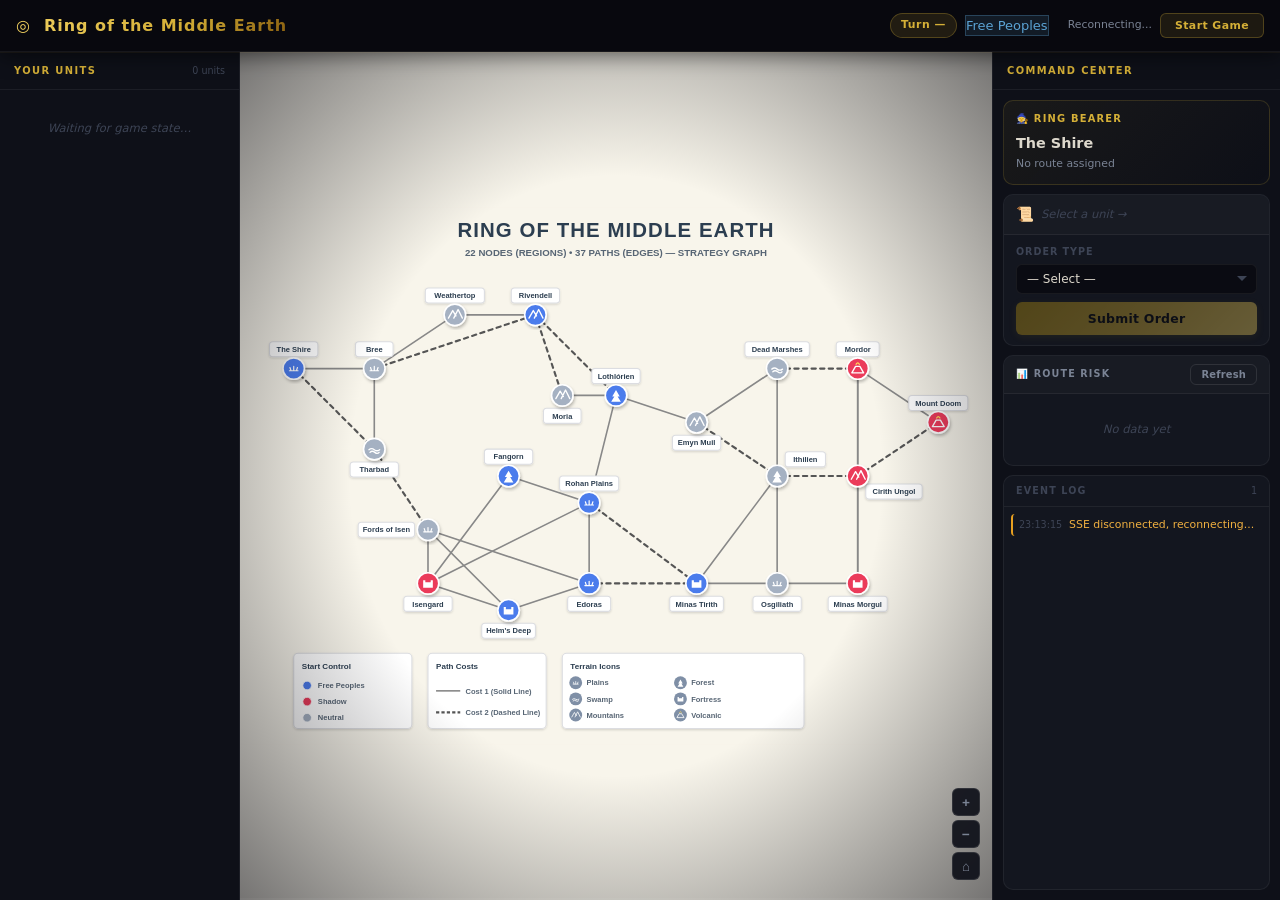
==== ring-of-the-middle-earth/ui/index.html @ 4a5e6616 "Complete Ring of the Middle Earth distributed strategy game - Go game engine with Kafka event backbo" ====
<!DOCTYPE html>
<html lang="en">
<head>
  <meta charset="UTF-8">
  <meta name="viewport" content="width=device-width, initial-scale=1.0">
  <title>Ring of the Middle Earth</title>
  <link rel="stylesheet" href="style.css?v=7">
</head>
<body>

<!-- ╔══════════════════════════════════════════════════╗
     ║  HEADER                                          ║
     ╚══════════════════════════════════════════════════╝ -->
<div id="header">
  <h1>◎ &nbsp;Ring of the Middle Earth</h1>
  <div id="header-info">
    <div id="turn-badge"  class="hbadge">Turn —</div>
    <div id="side-badge"  class="hbadge light">Free Peoples</div>
    <div id="status-badge">
      <div id="status-dot"></div>
      <span id="status-text">Connecting…</span>
    </div>
    <button class="btn btn-start" id="start-btn" onclick="startGame()">Start Game</button>
  </div>
</div>

<!-- ╔══════════════════════════════════════════════════╗
     ║  APP                                             ║
     ╚══════════════════════════════════════════════════╝ -->
<div id="app">

  <!-- ── LEFT: Units ── -->
  <div class="panel" id="left-panel">
    <div class="panel-hd">
      <span class="panel-label">Your Units</span>
      <span id="unit-count" style="font-size:.6rem;color:var(--c-text3);">0 units</span>
    </div>
    <div class="panel-scroll" id="unit-list">
      <div class="empty-st">Waiting for game state…</div>
    </div>
  </div>

  <!-- ── CENTER: Map ── -->
  <div id="map-container">
    <div id="map-svg-wrapper"></div>

    <!-- Region popup -->
    <div id="region-popup">
      <div id="popup-name">—</div>
      <div class="prow"><span class="pl">Control</span><span class="pv" id="popup-control">—</span></div>
      <div class="prow"><span class="pl">Terrain</span><span class="pv" id="popup-terrain">—</span></div>
      <div class="prow"><span class="pl">Threat</span> <span class="pv" id="popup-threat">—</span></div>
      <div class="prow"><span class="pl">Units</span>  <span class="pv" id="popup-units">—</span></div>
    </div>

    <!-- Map controls -->
    <div id="map-ctrls">
      <button class="mc-btn" onclick="mapZoom(1.25)" title="Zoom in">+</button>
      <button class="mc-btn" onclick="mapZoom(0.8)"  title="Zoom out">−</button>
      <button class="mc-btn" onclick="mapReset()"    title="Reset">⌂</button>
    </div>

    <!-- Turn progress bar -->
    <div id="tpbar"><div id="tpfill"></div></div>
  </div>

  <!-- ── RIGHT: Command ── -->
  <div class="panel" id="right-panel">
    <div class="panel-hd">
      <span class="panel-label">Command Center</span>
    </div>
    <div class="panel-scroll">

      <!-- Ring Bearer Tracker (Light) -->
      <div id="rb-tracker" class="tracker light-only" style="display:none;">
        <div class="tracker-ttl">🧙 Ring Bearer</div>
        <div class="tracker-loc" id="rb-location">The Shire</div>
        <div class="tracker-sub" id="rb-status">No route assigned</div>
      </div>

      <!-- Eye of Sauron (Dark) -->
      <div id="detection-tracker" class="tracker shadow-tracker dark-only" style="display:none;">
        <div class="tracker-ttl">👁 Eye of Sauron</div>
        <div class="tracker-loc" id="last-detected">No detection yet</div>
        <div class="tracker-sub">Last known position</div>
      </div>

      <!-- Order Form -->
      <div class="order-box">
        <div class="order-box-hd">
          <span style="font-size:.9rem;color:var(--c-gold);">📜</span>
          <span class="ob-unit empty" id="selected-unit-name">Select a unit →</span>
        </div>
        <div class="order-box-body">

          <div>
            <label class="flabel">Order Type</label>
            <select class="fsel" id="order-type-select" onchange="onOrderTypeChange()">
              <option value="">— Select —</option>
              <option value="ASSIGN_ROUTE">Assign Route</option>
              <option value="REDIRECT_UNIT">Redirect Unit</option>
              <option value="ATTACK_REGION">Attack Region</option>
              <option value="REINFORCE_REGION">Reinforce Region</option>
              <option value="BLOCK_PATH">Block Path</option>
              <option value="SEARCH_PATH">Search Path</option>
              <option value="FORTIFY_REGION">Fortify Region</option>
              <option value="MAIA_ABILITY">Maia Ability</option>
              <option value="DEPLOY_NAZGUL">Deploy Nazgul</option>
              <option value="DESTROY_RING">⚡ Destroy Ring</option>
            </select>
          </div>

          <div id="route-input" style="display:none;">
            <label class="flabel">Path IDs (comma-separated)</label>
            <input class="finp" id="path-ids-input" placeholder="shire-to-bree, bree-to-rivendell…" />
          </div>

          <div id="target-region-input" style="display:none;">
            <label class="flabel">Target Region</label>
            <select class="fsel" id="target-region-select">
              <option value="">— Select Region —</option>
            </select>
          </div>

          <div id="target-path-input" style="display:none;">
            <label class="flabel">Target Path</label>
            <select class="fsel" id="target-path-select">
              <option value="">— Select Path —</option>
            </select>
          </div>

          <button class="btn btn-gold" onclick="submitOrder()" id="submit-btn" disabled>
            Submit Order
          </button>
        </div>
      </div>

      <!-- Route Risk Analysis (Light) -->
      <div id="route-analysis" class="analysis-box light-only" style="display:none;">
        <div class="ab-hd">
          <span class="ab-ttl">📊 Route Risk</span>
          <button class="btn btn-ghost" onclick="fetchRouteAnalysis()">Refresh</button>
        </div>
        <div class="ab-body" id="route-list">
          <div class="empty-st">No data yet</div>
        </div>
      </div>

      <!-- Intercept Plans (Dark) -->
      <div id="intercept-analysis" class="analysis-box dark-only" style="display:none;">
        <div class="ab-hd">
          <span class="ab-ttl">🗡 Intercept Plans</span>
          <button class="btn btn-ghost" onclick="fetchInterceptAnalysis()">Refresh</button>
        </div>
        <div class="ab-body" id="intercept-list">
          <div class="empty-st">No data yet</div>
        </div>
      </div>

      <!-- Event Log -->
      <div class="log-box">
        <div class="log-hd">
          <span class="log-ttl">Event Log</span>
          <span class="log-cnt" id="event-count">0</span>
        </div>
        <div id="event-log"></div>
      </div>

    </div><!-- /panel-scroll -->
  </div><!-- /right-panel -->

</div><!-- /app -->

<!-- WIN OVERLAY -->
<div id="win-overlay">
  <div id="win-box">
    <div id="win-title">GAME OVER</div>
    <div id="win-subtitle">The Ring has been decided.</div>
    <button class="btn btn-gold" onclick="playAgain()" style="width:auto;padding:10px 36px;">
      Play Again
    </button>
  </div>
</div>

<!-- TOASTS -->
<div id="toast-container"></div>

<script src="game.js?v=7"></script>
</body>
</html>
---- ring-of-the-middle-earth/ui/style.css ----
/* ================================================================
   Ring of the Middle Earth — Modern Dark Fantasy UI v2
   Self-contained, no external font deps
================================================================ */

/* ── RESET ───────────────────────────────────────────────────── */
*, *::before, *::after { box-sizing: border-box; margin: 0; padding: 0; }

/* ── TOKENS ──────────────────────────────────────────────────── */
:root {
  /* colors */
  --c-bg:         #09090f;
  --c-surface:    #0e1018;
  --c-surface2:   #13161f;
  --c-surface3:   #181c28;
  --c-border:     rgba(255,255,255,0.06);
  --c-border2:    rgba(255,255,255,0.10);

  --c-gold:       #d4af37;
  --c-gold-hi:    #f0d060;
  --c-gold-lo:    rgba(212,175,55,0.12);
  --c-gold-glow:  rgba(212,175,55,0.25);

  --c-blue:       #5ba3d4;
  --c-blue-lo:    rgba(91,163,212,0.12);

  --c-red:        #c0392b;
  --c-red-lo:     rgba(192,57,43,0.12);

  --c-green:      #27ae60;
  --c-yellow:     #e8a020;
  --c-orange:     #e74c3c;

  --c-text:       #ddd8cc;
  --c-text2:      #7a8394;
  --c-text3:      #3d4455;

  /* spacing */
  --r-sm: 6px;  --r-md: 10px;  --r-lg: 16px;

  /* shadows */
  --shadow:      0 2px 12px rgba(0,0,0,0.5);
  --shadow-lg:   0 8px 32px rgba(0,0,0,0.7);
  --shadow-gold: 0 0 24px rgba(212,175,55,0.15);
}

/* ── BASE ────────────────────────────────────────────────────── */
html { height: 100%; }
body {
  height: 100%; overflow: hidden;
  background: var(--c-bg);
  color: var(--c-text);
  font-family: -apple-system, BlinkMacSystemFont, 'Segoe UI', system-ui, sans-serif;
  font-size: 13px; line-height: 1.5;
}
body::before {
  content: '';
  position: fixed; inset: 0; pointer-events: none; z-index: 0;
  background:
    radial-gradient(ellipse 100% 60% at 50% -5%, rgba(212,175,55,0.05) 0%, transparent 55%),
    radial-gradient(ellipse 80% 60% at 90% 110%, rgba(192,57,43,0.04) 0%, transparent 50%);
}
::-webkit-scrollbar { width: 3px; }
::-webkit-scrollbar-track { background: transparent; }
::-webkit-scrollbar-thumb { background: rgba(212,175,55,0.2); border-radius: 2px; }

/* ── HEADER ──────────────────────────────────────────────────── */
#header {
  position: relative; z-index: 200;
  height: 52px;
  display: flex; align-items: center; justify-content: space-between;
  padding: 0 16px;
  background: rgba(9,9,15,0.98);
  border-bottom: 1px solid var(--c-border);
  box-shadow: 0 1px 0 rgba(212,175,55,0.06), 0 4px 20px rgba(0,0,0,0.5);
}

#header h1 {
  font-size: 1rem; font-weight: 700; letter-spacing: 0.06em;
  background: linear-gradient(120deg, var(--c-gold-hi) 0%, var(--c-gold) 60%, #8a6010 100%);
  -webkit-background-clip: text; -webkit-text-fill-color: transparent;
  background-clip: text;
}

#header-info { display: flex; align-items: center; gap: 8px; }

.hbadge {
  font-size: 0.68rem; font-weight: 600; letter-spacing: 0.05em;
  padding: 3px 10px; border-radius: 20px;
}
#turn-badge {
  background: var(--c-gold-lo);
  border: 1px solid rgba(212,175,55,0.28);
  color: var(--c-gold);
}
#side-badge.light {
  background: var(--c-blue-lo); border: 1px solid rgba(91,163,212,0.3);
  color: var(--c-blue);
}
#side-badge.dark {
  background: var(--c-red-lo); border: 1px solid rgba(192,57,43,0.3);
  color: #e07060;
}
#status-badge {
  display: flex; align-items: center; gap: 5px;
  font-size: 0.68rem; color: var(--c-text2);
}
#status-dot {
  width: 6px; height: 6px; border-radius: 50%;
  background: var(--c-yellow);
  animation: blink 2s ease-in-out infinite;
}
@keyframes blink { 0%,100%{opacity:1} 50%{opacity:.4} }

/* ── LAYOUT ──────────────────────────────────────────────────── */
#app {
  display: grid;
  grid-template-columns: 240px 1fr 288px;
  height: calc(100vh - 52px);
  position: relative; z-index: 1;
}

/* ── PANEL SHELL ─────────────────────────────────────────────── */
.panel {
  background: var(--c-surface);
  display: flex; flex-direction: column;
  overflow: hidden;
  border-right: 1px solid var(--c-border);
}
#right-panel { border-right: none; border-left: 1px solid var(--c-border); }

.panel-hd {
  flex-shrink: 0;
  padding: 12px 14px 10px;
  border-bottom: 1px solid var(--c-border);
  display: flex; align-items: center; justify-content: space-between;
}
.panel-label {
  font-size: 0.62rem; font-weight: 700; letter-spacing: 0.14em;
  text-transform: uppercase; color: var(--c-gold);
}
.panel-scroll { flex: 1; overflow-y: auto; padding: 10px; }

/* ── UNIT CARDS ──────────────────────────────────────────────── */
.unit-card {
  position: relative;
  background: var(--c-surface2);
  border: 1px solid var(--c-border);
  border-left: 3px solid transparent;
  border-radius: var(--r-md);
  padding: 10px 10px 8px;
  margin-bottom: 7px;
  cursor: pointer;
  transition: background 0.15s, border-color 0.15s, transform 0.12s;
}
.unit-card:hover {
  background: var(--c-surface3);
  border-color: var(--c-border2);
  border-left-color: rgba(212,175,55,0.4);
  transform: translateX(2px);
}
.unit-card.selected {
  background: rgba(212,175,55,0.07);
  border-color: rgba(212,175,55,0.35);
  border-left-color: var(--c-gold);
  box-shadow: 0 0 0 1px rgba(212,175,55,0.12);
}
.unit-card.destroyed { opacity: 0.35; cursor: default; }
.unit-card.respawning { opacity: 0.6; }

.uc-top { display: flex; align-items: flex-start; justify-content: space-between; margin-bottom: 6px; }
.uc-name { font-size: 0.8rem; font-weight: 600; line-height: 1.2; }
.uc-icon { font-size: 1rem; margin-right: 5px; }
.uc-sub  { font-size: 0.62rem; color: var(--c-text2); margin-top: 1px; }

.uc-badge {
  font-size: 0.58rem; font-weight: 700; letter-spacing: 0.07em;
  text-transform: uppercase; padding: 2px 6px; border-radius: 8px;
  white-space: nowrap;
}
.b-active   { background: rgba(39,174,96,.18);  color: #4ecb7d; border: 1px solid rgba(39,174,96,.3); }
.b-respawn  { background: rgba(232,160,32,.18);  color: #f0b040; border: 1px solid rgba(232,160,32,.3); }
.b-dead     { background: rgba(192,57,43,.15);   color: #d06050; border: 1px solid rgba(192,57,43,.25); }

.uc-loc {
  font-size: 0.68rem; color: var(--c-text2); margin-bottom: 7px;
  display: flex; align-items: center; gap: 4px;
}
.uc-loc-dot { width: 5px; height: 5px; border-radius: 50%; background: var(--c-text3); flex-shrink: 0; }

.uc-footer { display: flex; align-items: center; justify-content: space-between; }
.str-bar { display: flex; gap: 3px; }
.str-pip {
  width: 10px; height: 10px; border-radius: 3px;
  background: var(--c-gold);
  box-shadow: 0 0 5px rgba(212,175,55,.35);
  transition: background .15s;
}
.str-pip.off { background: var(--c-surface); border: 1px solid var(--c-border2); box-shadow: none; }
.uc-cd { font-size: 0.62rem; color: var(--c-yellow); }

/* ── MAP ─────────────────────────────────────────────────────── */
#map-container {
  background: #07090c;
  position: relative; overflow: hidden;
  display: flex; align-items: center; justify-content: center;
}
#map-container::after {
  content: ''; position: absolute; inset: 0; pointer-events: none; z-index: 5;
  background: radial-gradient(ellipse at center, transparent 50%, rgba(9,9,15,.55) 100%);
}
#map-svg-wrapper { width: 100%; height: 100%; transition: transform .2s ease; }
#map-svg-wrapper svg { width: 100%; height: 100%; }

/* map overlay controls */
#map-ctrls {
  position: absolute; right: 12px; bottom: 20px; z-index: 20;
  display: flex; flex-direction: column; gap: 4px;
}
.mc-btn {
  width: 28px; height: 28px;
  background: rgba(14,16,24,0.92); border: 1px solid var(--c-border2);
  border-radius: var(--r-sm); color: var(--c-text2);
  cursor: pointer; font-size: 0.85rem; font-weight: 700;
  display: flex; align-items: center; justify-content: center;
  transition: all .15s;
}
.mc-btn:hover { background: var(--c-surface3); color: var(--c-text); border-color: var(--c-gold-glow); }

/* turn fill bar */
#tpbar {
  position: absolute; bottom: 0; left: 0; right: 0;
  height: 2px; background: rgba(255,255,255,.04); z-index: 20;
}
#tpfill {
  height: 100%; width: 0%;
  background: linear-gradient(90deg, var(--c-gold), var(--c-gold-hi));
  box-shadow: 0 0 8px var(--c-gold-glow);
  transition: width 1s linear; border-radius: 0 2px 2px 0;
}

/* region popup */
#region-popup {
  display: none;
  position: absolute; z-index: 50;
  background: rgba(13,16,22,0.96); backdrop-filter: blur(16px);
  border: 1px solid rgba(212,175,55,.22);
  border-radius: var(--r-md);
  padding: 12px; min-width: 190px;
  box-shadow: var(--shadow-lg), var(--shadow-gold);
  animation: popIn .14s ease;
}
@keyframes popIn { from{opacity:0;transform:scale(.95) translateY(-4px)} to{opacity:1;transform:scale(1) translateY(0)} }
#popup-name { font-size: .85rem; font-weight: 700; color: var(--c-gold); margin-bottom: 8px; }
.prow { display: flex; justify-content: space-between; align-items: center; padding: 3px 0;
  font-size: .68rem; border-bottom: 1px solid var(--c-border); }
.prow:last-child { border-bottom: none; }
.prow .pl { color: var(--c-text3); }
.prow .pv { color: var(--c-text); font-weight: 500; }

/* ── RIGHT PANEL CONTENT ─────────────────────────────────────── */
#right-panel .panel-scroll {
  display: flex; flex-direction: column; gap: 9px;
  padding: 10px;
}

/* tracker cards */
.tracker {
  border-radius: var(--r-md); padding: 11px 12px;
  border: 1px solid rgba(212,175,55,.18);
  background: linear-gradient(135deg, rgba(212,175,55,.06) 0%, transparent 100%);
}
.tracker.shadow-tracker {
  border-color: rgba(192,57,43,.22);
  background: linear-gradient(135deg, rgba(192,57,43,.07) 0%, transparent 100%);
}
.tracker-ttl {
  font-size: .62rem; font-weight: 700; letter-spacing: .12em; text-transform: uppercase;
  color: var(--c-gold); margin-bottom: 6px; display: flex; align-items: center; gap: 6px;
}
.tracker.shadow-tracker .tracker-ttl { color: #d06050; }
.tracker-loc { font-size: .9rem; font-weight: 600; color: var(--c-text); margin-bottom: 2px; }
.tracker-sub { font-size: .68rem; color: var(--c-text2); }

/* order box */
.order-box {
  background: var(--c-surface2);
  border: 1px solid var(--c-border);
  border-radius: var(--r-md); overflow: hidden;
}
.order-box-hd {
  padding: 9px 12px; background: rgba(255,255,255,.02);
  border-bottom: 1px solid var(--c-border);
  display: flex; align-items: center; gap: 7px;
}
.ob-unit { font-size: .78rem; font-weight: 600; }
.ob-unit.empty { color: var(--c-text3); font-weight: 400; font-style: italic; font-size: .72rem; }
.order-box-body { padding: 10px 12px; display: flex; flex-direction: column; gap: 8px; }

.flabel {
  display: block; font-size: .6rem; font-weight: 700;
  letter-spacing: .1em; text-transform: uppercase;
  color: var(--c-text3); margin-bottom: 4px;
}
.fsel, .finp {
  width: 100%; padding: 7px 10px;
  background: rgba(9,9,15,.8); border: 1px solid var(--c-border);
  border-radius: var(--r-sm); color: var(--c-text); font-size: .75rem;
  font-family: inherit; outline: none; transition: border-color .14s;
  -webkit-appearance: none;
}
.fsel {
  background-image: url("data:image/svg+xml,%3Csvg xmlns='http://www.w3.org/2000/svg' width='10' height='5'%3E%3Cpath d='M0 0l5 5 5-5z' fill='%233d4455'/%3E%3C/svg%3E");
  background-repeat: no-repeat; background-position: right 9px center;
  padding-right: 26px; cursor: pointer;
}
.fsel:focus, .finp:focus {
  border-color: rgba(212,175,55,.38); box-shadow: 0 0 0 2px rgba(212,175,55,.07);
}
.finp::placeholder { color: var(--c-text3); }
.fsel option { background: var(--c-surface2); }

/* buttons */
.btn {
  display: inline-flex; align-items: center; justify-content: center; gap: 6px;
  border: none; border-radius: var(--r-sm); cursor: pointer;
  font-family: inherit; font-weight: 600; transition: all .14s;
  letter-spacing: .02em;
}
.btn:disabled { opacity: .38; cursor: not-allowed; }

.btn-gold {
  width: 100%; padding: 9px; font-size: .78rem;
  background: linear-gradient(135deg, #b8920e 0%, var(--c-gold) 55%, var(--c-gold-hi) 100%);
  color: #050508;
  box-shadow: 0 2px 10px rgba(212,175,55,.2);
}
.btn-gold:hover:not(:disabled) {
  background: linear-gradient(135deg, var(--c-gold) 0%, var(--c-gold-hi) 100%);
  box-shadow: 0 4px 18px rgba(212,175,55,.3);
  transform: translateY(-1px);
}

.btn-ghost {
  padding: 4px 10px; font-size: .62rem;
  background: transparent; color: var(--c-text2);
  border: 1px solid var(--c-border2);
}
.btn-ghost:hover:not(:disabled) {
  background: var(--c-surface3); color: var(--c-text); border-color: rgba(212,175,55,.25);
}

.btn-start {
  padding: 5px 14px; font-size: .68rem;
  background: rgba(212,175,55,.1); color: var(--c-gold);
  border: 1px solid rgba(212,175,55,.28); letter-spacing: .04em;
}
.btn-start:hover { background: rgba(212,175,55,.16); }

/* analysis */
.analysis-box {
  background: var(--c-surface2);
  border: 1px solid var(--c-border);
  border-radius: var(--r-md); overflow: hidden;
}
.ab-hd {
  padding: 8px 12px; background: rgba(255,255,255,.02);
  border-bottom: 1px solid var(--c-border);
  display: flex; align-items: center; justify-content: space-between;
}
.ab-ttl {
  font-size: .6rem; font-weight: 700; letter-spacing: .12em;
  text-transform: uppercase; color: var(--c-text2);
}
.ab-body { padding: 7px; max-height: 150px; overflow-y: auto; }

.route-card {
  background: rgba(255,255,255,.02); border: 1px solid var(--c-border);
  border-radius: var(--r-sm); padding: 7px 9px; margin-bottom: 4px;
}
.route-card.rec { border-color: rgba(39,174,96,.28); background: rgba(39,174,96,.04); }
.route-card.blk { opacity: .45; }
.rc-name { font-size: .72rem; font-weight: 600; color: var(--c-text); margin-bottom: 3px; }
.rc-row  { display: flex; justify-content: space-between; font-size: .65rem; color: var(--c-text2); }
.score-low  { color: var(--c-green)!important; }
.score-high { color: var(--c-orange)!important; }

.icept-card {
  background: rgba(255,255,255,.02); border: 1px solid var(--c-border);
  border-radius: var(--r-sm); padding: 7px 9px; margin-bottom: 4px;
}
.ic-name   { font-size: .72rem; font-weight: 600; color: var(--c-text); margin-bottom: 2px; }
.ic-target { font-size: .65rem; color: var(--c-text2); margin-bottom: 4px; }
.ic-bar-bg { background: var(--c-surface); border-radius: 3px; height: 4px; }
.ic-bar-fill { height: 100%; background: var(--c-red); border-radius: 3px; transition: width .3s; }

/* event log */
.log-box {
  flex: 1; min-height: 0;
  background: var(--c-surface2); border: 1px solid var(--c-border);
  border-radius: var(--r-md); display: flex; flex-direction: column; overflow: hidden;
}
.log-hd {
  flex-shrink: 0; padding: 8px 12px; border-bottom: 1px solid var(--c-border);
  display: flex; align-items: center; justify-content: space-between;
}
.log-ttl { font-size: .6rem; font-weight: 700; letter-spacing: .12em; text-transform: uppercase; color: var(--c-text3); }
.log-cnt { font-size: .6rem; color: var(--c-text3); }
#event-log { flex: 1; overflow-y: auto; padding: 7px; }
.ev {
  display: flex; gap: 7px; align-items: baseline;
  font-size: .68rem; padding: 3px 6px; border-radius: 4px;
  border-left: 2px solid transparent; margin-bottom: 2px; line-height: 1.4;
}
.ev-t { color: var(--c-text3); font-size: .6rem; white-space: nowrap; flex-shrink: 0; font-variant-numeric: tabular-nums; }
.ev.info    { color: var(--c-text2);  border-color: #3498db; }
.ev.success { color: #4ecb7d; border-color: var(--c-green); }
.ev.warning { color: #f0b040; border-color: var(--c-yellow); }
.ev.danger  { color: #d06050; border-color: var(--c-orange); }
.ev.gold    { color: var(--c-gold-hi); border-color: var(--c-gold); }

/* toast */
#toast-container {
  position: fixed; top: 60px; right: 14px; z-index: 999;
  display: flex; flex-direction: column; gap: 7px; pointer-events: none;
}
.toast {
  padding: 9px 14px; border-radius: var(--r-md);
  font-size: .75rem; font-weight: 500;
  backdrop-filter: blur(14px); max-width: 260px;
  pointer-events: all; box-shadow: var(--shadow-lg);
  animation: tIn .22s ease, tOut .28s ease 3.72s forwards;
}
@keyframes tIn  { from{opacity:0;transform:translateX(16px)} to{opacity:1;transform:translateX(0)} }
@keyframes tOut { to  {opacity:0;transform:translateX(16px)} }
.toast.info    { background: rgba(52,152,219,.18); border: 1px solid rgba(52,152,219,.32); color: #7ec8f0; }
.toast.success { background: rgba(39,174,96,.18);  border: 1px solid rgba(39,174,96,.32);  color: #4ecb7d; }
.toast.warning { background: rgba(232,160,32,.18); border: 1px solid rgba(232,160,32,.32); color: #f0b040; }
.toast.danger  { background: rgba(192,57,43,.18);  border: 1px solid rgba(192,57,43,.32);  color: #d06050; }

/* win overlay */
#win-overlay {
  position: fixed; inset: 0; z-index: 9999;
  display: flex; align-items: center; justify-content: center;
  background: rgba(5,5,10,.92); backdrop-filter: blur(10px);
  opacity: 0; pointer-events: none; transition: opacity .4s;
}
#win-overlay.show { opacity: 1; pointer-events: all; }
#win-box {
  text-align: center; padding: 48px 56px;
  background: rgba(14,16,24,.97);
  border: 1px solid rgba(212,175,55,.22); border-radius: var(--r-lg);
  box-shadow: var(--shadow-lg), var(--shadow-gold);
  animation: wIn .4s ease;
}
@keyframes wIn { from{transform:scale(.9);opacity:0} to{transform:scale(1);opacity:1} }
#win-title {
  font-size: 3.2rem; font-weight: 800; letter-spacing: .1em;
  color: var(--c-gold); text-shadow: 0 0 40px rgba(212,175,55,.4);
  margin-bottom: 10px;
}
#win-subtitle { font-size: .95rem; color: var(--c-text2); margin-bottom: 28px; }

/* ── HELPERS ─────────────────────────────────────────────────── */
.empty-st { padding: 20px; text-align: center; color: var(--c-text3); font-size: .72rem; font-style: italic; }
.light-only, .dark-only { }
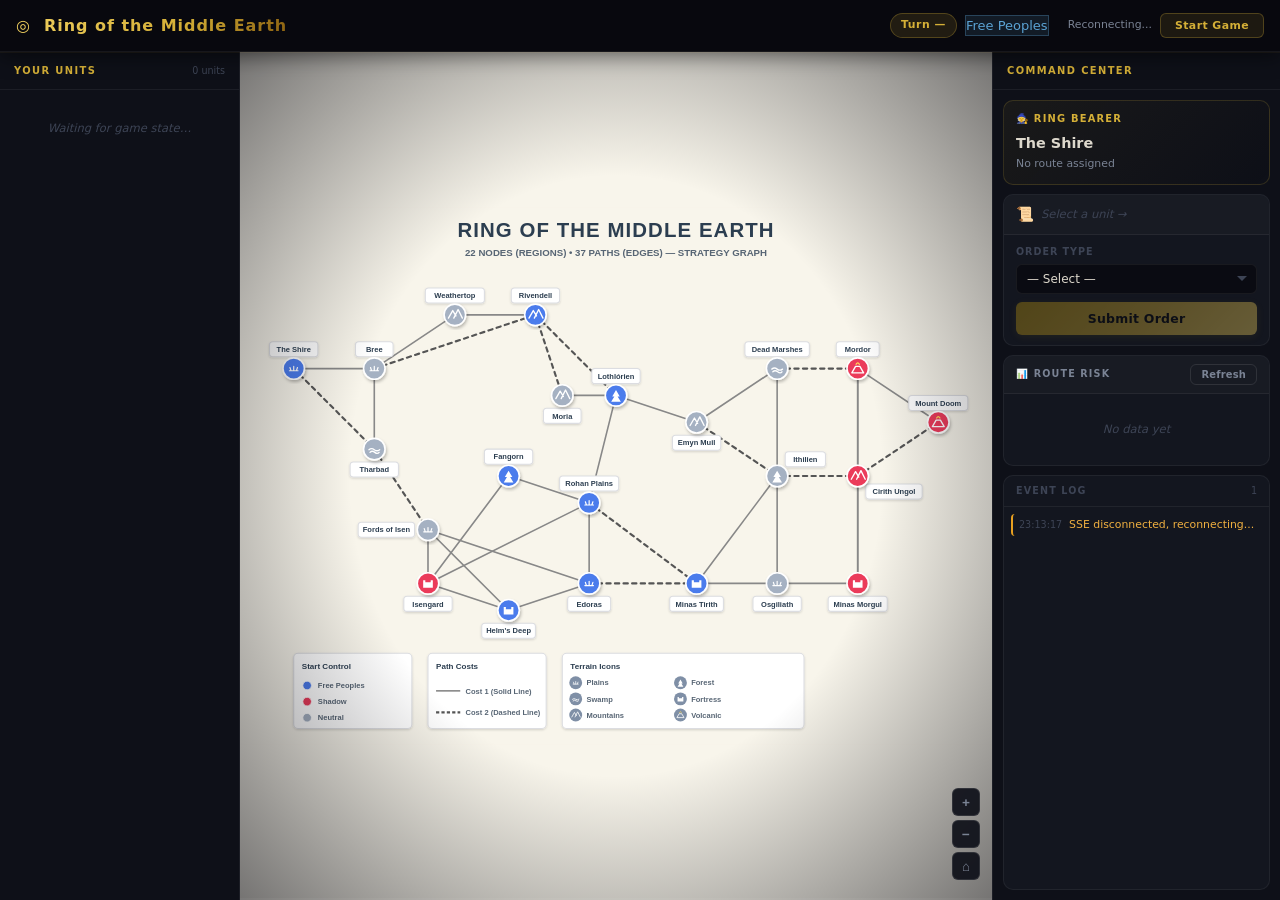
==== commit 21ac6c06: "Align game timing with project specification Use 60s per turn, 40 max turns, and hidden detection fo" ====
--- a/ring-of-the-middle-earth/ui/index.html
+++ b/ring-of-the-middle-earth/ui/index.html
@@ -4,7 +4,7 @@
   <meta charset="UTF-8">
   <meta name="viewport" content="width=device-width, initial-scale=1.0">
   <title>Ring of the Middle Earth</title>
-  <link rel="stylesheet" href="style.css?v=7">
+  <link rel="stylesheet" href="style.css?v=8">
 </head>
 <body>
 
@@ -185,6 +185,6 @@
 <!-- TOASTS -->
 <div id="toast-container"></div>
 
-<script src="game.js?v=7"></script>
+<script src="game.js?v=8"></script>
 </body>
 </html>
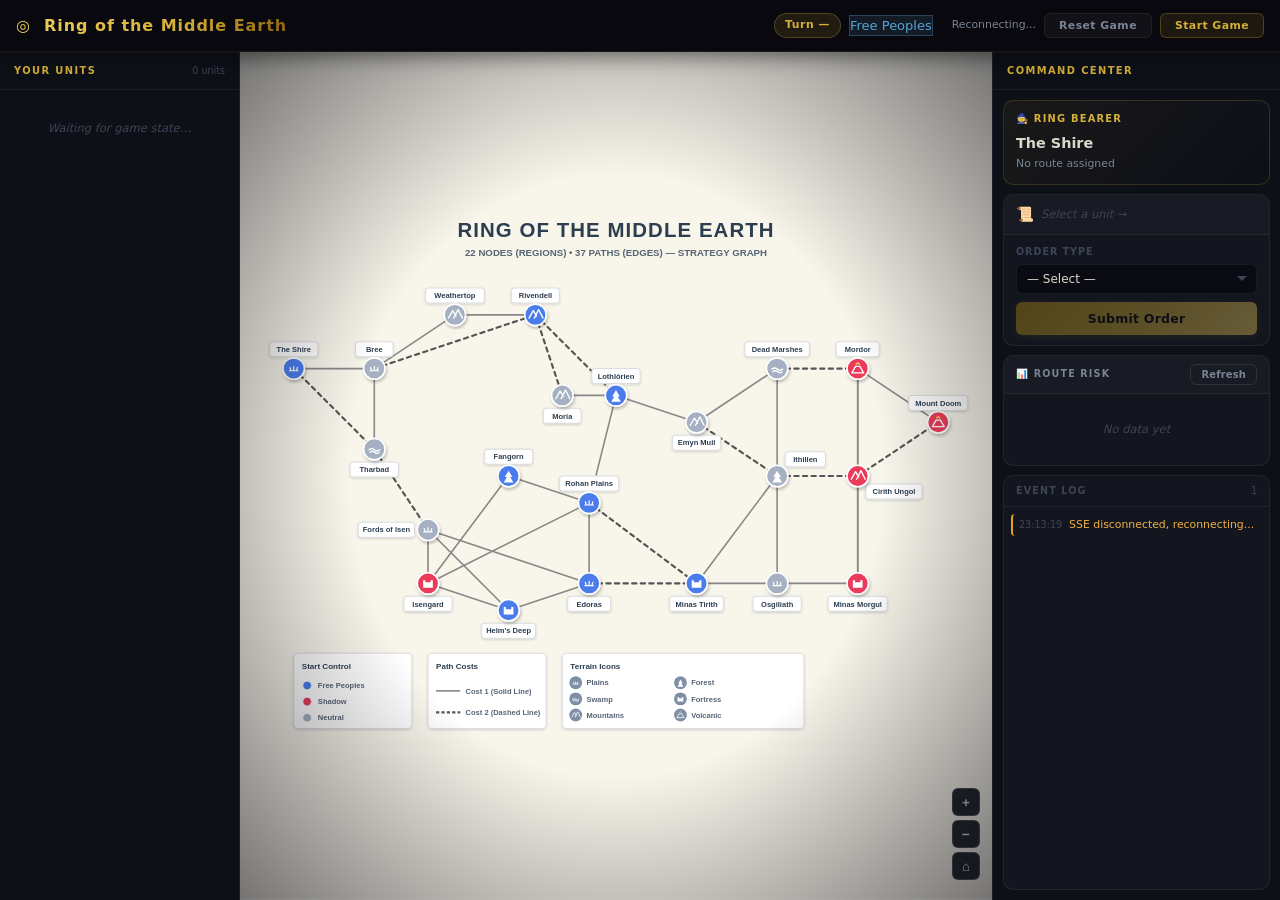
==== commit 10b5e35a: "Improve game over UX and add reset game control Show full event history on victory/defeat overlay, a" ====
--- a/ring-of-the-middle-earth/ui/index.html
+++ b/ring-of-the-middle-earth/ui/index.html
@@ -4,7 +4,7 @@
   <meta charset="UTF-8">
   <meta name="viewport" content="width=device-width, initial-scale=1.0">
   <title>Ring of the Middle Earth</title>
-  <link rel="stylesheet" href="style.css?v=8">
+  <link rel="stylesheet" href="style.css?v=10">
 </head>
 <body>
 
@@ -20,6 +20,7 @@
       <div id="status-dot"></div>
       <span id="status-text">Connecting…</span>
     </div>
+    <button class="btn btn-start" id="reset-btn" onclick="resetGame()" title="Sunucudaki oyunu sıfırla (Turn 1)">Reset Game</button>
     <button class="btn btn-start" id="start-btn" onclick="startGame()">Start Game</button>
   </div>
 </div>
@@ -173,18 +174,25 @@
 
 <!-- WIN OVERLAY -->
 <div id="win-overlay">
-  <div id="win-box">
-    <div id="win-title">GAME OVER</div>
-    <div id="win-subtitle">The Ring has been decided.</div>
-    <button class="btn btn-gold" onclick="playAgain()" style="width:auto;padding:10px 36px;">
-      Play Again
-    </button>
+  <div class="win-panel">
+    <div id="win-box">
+      <div id="win-title">GAME OVER</div>
+      <div id="win-subtitle">The Ring has been decided.</div>
+    </div>
+    <div class="win-log-section">
+      <div class="win-log-hd">
+        <span>Game Event Log</span>
+        <span id="win-event-count">0 events</span>
+      </div>
+      <div id="win-event-log"></div>
+    </div>
+    <button class="btn btn-gold win-play-again" onclick="playAgain()">Play Again</button>
   </div>
 </div>
 
 <!-- TOASTS -->
 <div id="toast-container"></div>
 
-<script src="game.js?v=8"></script>
+<script src="game.js?v=10"></script>
 </body>
 </html>
--- a/ring-of-the-middle-earth/ui/style.css
+++ b/ring-of-the-middle-earth/ui/style.css
@@ -357,6 +357,12 @@
 }
 .btn-start:hover { background: rgba(212,175,55,.16); }
 
+#reset-btn {
+  background: rgba(255,255,255,.04); color: var(--c-text2);
+  border-color: var(--c-border);
+}
+#reset-btn:hover { background: rgba(192,57,43,.12); color: #e8a0a0; border-color: rgba(192,57,43,.35); }
+
 /* analysis */
 .analysis-box {
   background: var(--c-surface2);
@@ -442,24 +448,50 @@
 #win-overlay {
   position: fixed; inset: 0; z-index: 9999;
   display: flex; align-items: center; justify-content: center;
-  background: rgba(5,5,10,.92); backdrop-filter: blur(10px);
+  padding: 20px;
+  background: rgba(5,5,10,.88); backdrop-filter: blur(8px);
   opacity: 0; pointer-events: none; transition: opacity .4s;
 }
 #win-overlay.show { opacity: 1; pointer-events: all; }
-#win-box {
-  text-align: center; padding: 48px 56px;
-  background: rgba(14,16,24,.97);
+.win-panel {
+  display: flex; flex-direction: column; align-items: stretch;
+  width: min(520px, 96vw); max-height: 92vh;
+  background: rgba(14,16,24,.98);
   border: 1px solid rgba(212,175,55,.22); border-radius: var(--r-lg);
   box-shadow: var(--shadow-lg), var(--shadow-gold);
-  animation: wIn .4s ease;
-}
-@keyframes wIn { from{transform:scale(.9);opacity:0} to{transform:scale(1);opacity:1} }
+  animation: wIn .4s ease; overflow: hidden;
+}
+@keyframes wIn { from{transform:scale(.95);opacity:0} to{transform:scale(1);opacity:1} }
+#win-box {
+  text-align: center; padding: 28px 32px 16px;
+  flex-shrink: 0;
+}
 #win-title {
-  font-size: 3.2rem; font-weight: 800; letter-spacing: .1em;
+  font-size: 2.4rem; font-weight: 800; letter-spacing: .08em;
   color: var(--c-gold); text-shadow: 0 0 40px rgba(212,175,55,.4);
-  margin-bottom: 10px;
-}
-#win-subtitle { font-size: .95rem; color: var(--c-text2); margin-bottom: 28px; }
+  margin-bottom: 8px;
+}
+#win-subtitle { font-size: .88rem; color: var(--c-text2); line-height: 1.45; }
+.win-log-section {
+  flex: 1; min-height: 0; display: flex; flex-direction: column;
+  border-top: 1px solid var(--c-border);
+  margin: 0 16px;
+}
+.win-log-hd {
+  flex-shrink: 0; padding: 10px 4px 6px;
+  display: flex; align-items: center; justify-content: space-between;
+  font-size: .6rem; font-weight: 700; letter-spacing: .12em;
+  text-transform: uppercase; color: var(--c-text3);
+}
+#win-event-count { font-weight: 500; text-transform: none; letter-spacing: 0; }
+#win-event-log {
+  flex: 1; overflow-y: auto; padding: 4px 4px 12px;
+  max-height: min(50vh, 420px);
+}
+.win-play-again {
+  flex-shrink: 0; margin: 12px 24px 20px;
+  width: auto; align-self: center; padding: 10px 36px;
+}
 
 /* ── HELPERS ─────────────────────────────────────────────────── */
 .empty-st { padding: 20px; text-align: center; color: var(--c-text3); font-size: .72rem; font-style: italic; }
